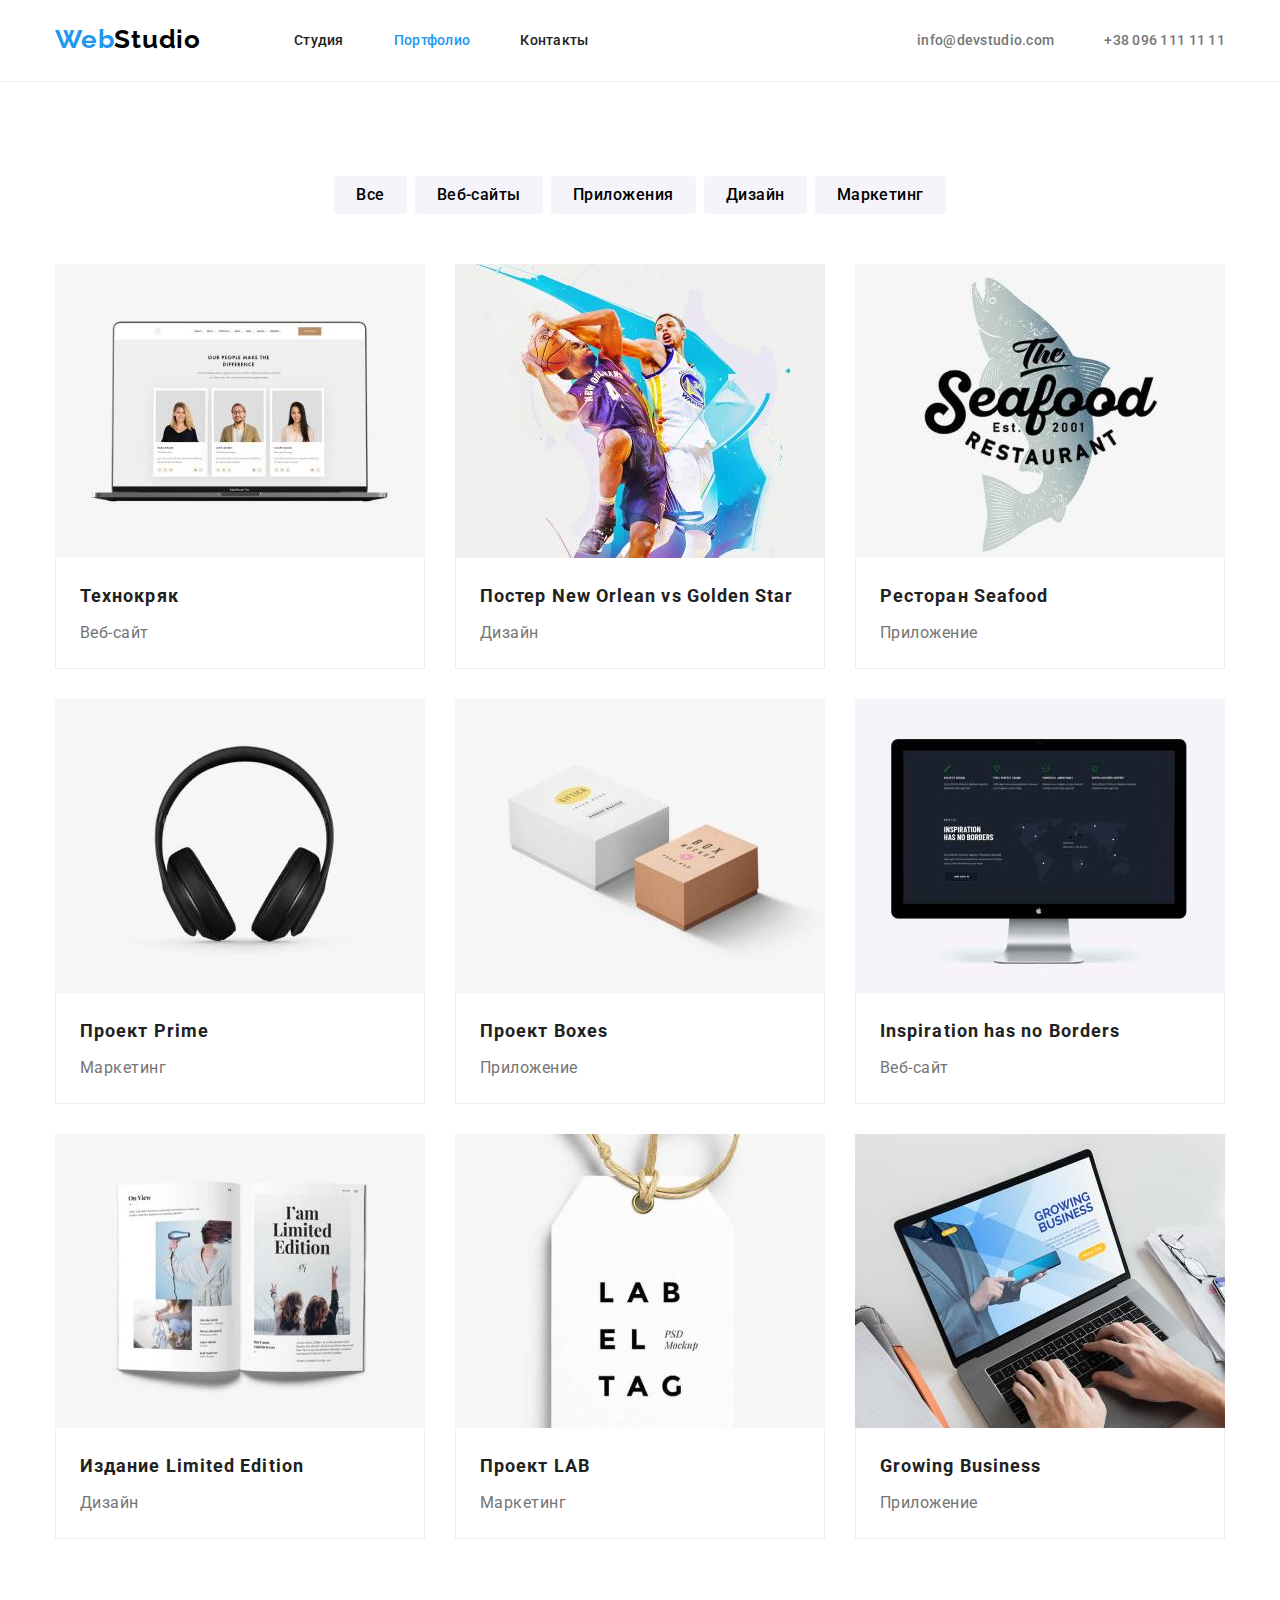
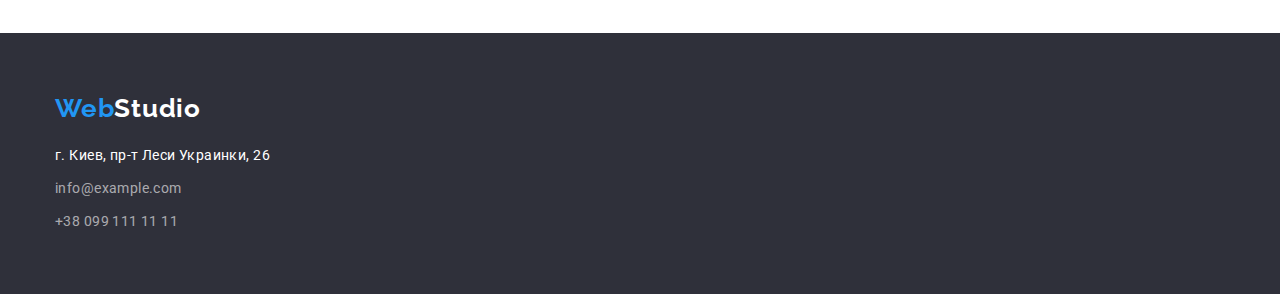
==== portfolio.html @ b8639811 "+" ====
<!DOCTYPE html>
<html lang="ru">

<head>
    <meta charset="UTF-8">
    <meta http-equiv="X-UA-Compatible" content="IE=edge">
    <meta name="viewport" content="width=device-width, initial-scale=1.0">
    <title>Portfolio</title>
    <link rel="preconnect" href="https://fonts.googleapis.com">
    <link rel="preconnect" href="https://fonts.gstatic.com" crossorigin>
    <link
        href="https://fonts.googleapis.com/css2?family=Raleway:wght@700&family=Roboto:wght@400;500;700;900&display=swap"
        rel="stylesheet">
    <link rel="stylesheet" href="./css/modern-normalize.css">
    <link rel="stylesheet" href="./css/styles.css">
</head>

<body>


    <header class="hdr">
        <div class="container">
            <nav class="main-nav">
                <a class="logo" href="./index.html"><span class="logo-web">Web</span>Studio</a>
                <!-- Навігація на інші сторінки -->
                <ul class="site-nav list">
                    <li class="item"><a class="link" href="./index.html">Студия</a></li>
                    <li class="item"><a class="link portfolio" href="./portfolio.html">Портфолио</a></li>
                    <li class="item"><a class="link" href="">Контакты</a></li>
                </ul>
                <ul class="haeder-contact list">
                    <li class="item"><a class="h-link" href="mailto:info@devstudio.com">info@devstudio.com</a></li>
                    <li class="item"><a class="h-link" href="tel:+380961111111">+38 096 111 11 11</a></li>
                </ul>
            </nav>
        </div>
    </header>
    <main>

        <section class="portfolio-sec">
            <div class="container ">
                <h1 class="portf-title">Портфолио</h1>
                <ul class="buttons-port list">
                    <li class="item"><button class="button-portf" type="button">Все</button></li>
                    <li class="item"><button class="button-portf" type="button">Веб-сайты</button></li>
                    <li class="item"><button class="button-portf" type="button">Приложения</button></li>
                    <li class="item"><button class="button-portf" type="button">Дизайн</button></li>
                    <li class="item"><button class="button-portf" type="button">Маркетинг</button></li>
                </ul>

                <ul class="portfolio-list list">
                    <li class="item">
                        <img class="portf-card" src="./images/portfolio/img.jpg" width="370" alt="Технокряк">
                        <div class="card-border">
                            <h2 class="portf-list-title">Технокряк</h2>
                            <p class="portf-text">Веб-сайт</p>
                        </div>
                    </li>
                    <li class="item">
                        <img class="portf-card" src="./images/portfolio/img1.jpg" width="370"
                            alt="Постер New Orlean vs Golden Star">
                        <div class="card-border">
                            <h2 class="portf-list-title">Постер New Orlean vs Golden Star</h2>
                            <p class="portf-text">Дизайн</p>
                        </div>
                    </li>
                    <li class="item">
                        <img class="portf-card" src="./images/portfolio/img2.jpg" width="370" alt="Ресторан Seafood">
                        <div class="card-border">
                            <h2 class="portf-list-title">Ресторан Seafood</h2>
                            <p class="portf-text">Приложение</p>
                        </div>
                    </li>
                    <li class="item">
                        <img class="portf-card" src="./images/portfolio/img3.jpg" width="370" alt="Проект Prime">
                        <div class="card-border">
                            <h2 class="portf-list-title">Проект Prime</h2>
                            <p class="portf-text">Маркетинг</p>
                        </div>
                    </li>
                    <li class="item">
                        <img class="portf-card" src="./images/portfolio/img4.jpg" width="370" alt="Проект Boxes">
                        <div class="card-border">
                            <h2 class="portf-list-title">Проект Boxes</h2>
                            <p class="portf-text">Приложение</p>
                        </div>
                    </li>
                    <li class="item">
                        <img class="portf-card" src="./images/portfolio/img5.jpg" width="370"
                            alt="Inspiration has no Borders">
                        <div class="card-border">
                            <h2 class="portf-list-title">Inspiration has no Borders</h2>
                            <p class="portf-text">Веб-сайт</p>
                        </div>
                    </li>
                    <li class="item">
                        <img class="portf-card" src="./images/portfolio/img6.jpg" width="370"
                            alt="Издание Limited Edition">
                        <div class="card-border">
                            <h2 class="portf-list-title">Издание Limited Edition</h2>
                            <p class="portf-text">Дизайн</p>
                        </div>
                    </li>
                    <li class="item">
                        <img class="portf-card" src="./images/portfolio/img7.jpg" width="370" alt="Проект LAB">
                        <div class="card-border">
                            <h2 class="portf-list-title">Проект LAB</h2>
                            <p class="portf-text">Маркетинг</p>
                        </div>
                    </li>
                    <li class="item">
                        <img class="portf-card" src="./images/portfolio/img8.jpg" width="370" alt="Growing Business">
                        <div class="card-border">
                            <h2 class="portf-list-title">Growing Business</h2>
                            <p class="portf-text">Приложение</p>
                        </div>
                    </li>
                </ul>
            </div>
        </section>
    </main>
    <footer class="footer-list">
        <div class="container">
            <!-- Копірайт -->
            <a class="logo-footer" href="./index.html"> <span class="logo-web">Web</span>Studio</a>
            <!-- Посилання на соцмережі -->
            <address>
                <ul class="contact list">
                    <li><a class="contact-adres" href="https://goo.gl/maps/HZU3c6R3okZjk7ic6" target="_blank"
                            rel="noopener noreferrer">г. Киев, пр-т Леси Украинки, 26</a></li>
                    <li><a class="contact-mail" href="mailto:info@example.com">info@example.com</a></li>
                    <li><a class="contact-tel" href="tel:+380991111111">+38 099 111 11 11</a></li>
                </ul>
            </address>
        </div>
    </footer>

</body>

</html>
---- css/styles.css ----
:root {
    --primary-text-color: #757575;
    --title-color: #212121;
    --link-hover-color: #2196F3;
    --primary-bg-color: #2F303A;
    --bg-color-wite: #fff;
    --bg-color-grey: #F5F4FA;

}

body {
    margin: 0 0 0 0;
    font-family: Roboto, sans-serif;
    background: #fff;
    color: var(--primary-text-color);
    font-size: 14px;
    line-height: 1.33;
}

h2,
h3,
p {
    margin: 0;
}

ul {
    margin: 0;
    padding: 0;
}


.container {
    width: 1200px;
    margin-top: 0;
    margin-bottom: 0;
    margin-right: auto;
    margin-left: auto;
    padding-left: 15px;
    padding-right: 15px;
}

.list {

    padding-top: 0;
    padding-bottom: 0;
    padding-right: 0;
    padding-left: 0;
    margin-top: 0;
    margin-bottom: 0;
    margin-left: 0;
    margin-right: 0;
    list-style: none;
}

.hdr {
    border-bottom: 1px solid #ECECEC;
}

.main-nav {
    display: flex;
    align-items: center;
}

.logo {
    padding-top: 24px;
    padding-bottom: 25px;
    display: block;
    font-family: 'Raleway';
    font-weight: 700;
    font-size: 26px;
    line-height: 1.2;
    letter-spacing: 0.03em;
    color: black;
    text-decoration: none;
}



.logo-web {
    color: var(--link-hover-color)
}

/* .logo.up{
  display: flex;
  /* margin-left: 215px;
  margin-top: 24px;
  margin-right: 1240px;
  width: 145px;
  height: 31px; */

/* site-nav */
.site-nav {
    display: flex;
    margin-left: 93px;
}

/* .site-nav .item:not(:last-child){
  margin-right: 50px;
} */

.site-nav .item+.item {
    margin-left: 50px;
}


.site-nav .link {
    display: block;
    padding-top: 32px;
    padding-bottom: 32px;

    color: #212121;
    font-style: normal;
    font-weight: 500;
    font-size: 14px;
    line-height: 1.2;
    letter-spacing: 0.02em;
    text-decoration: none;

}

.site-nav .link:hover,
.site-nav .link:focus {
    color: var(--link-hover-color);
}

.link.studio {
    color: var(--link-hover-color);
}

.haeder-contact {
    display: flex;
    margin-left: auto;
}

.haeder-contact .item+.item {
    margin-left: 50px;
}

.haeder-contact .h-link {
    display: flex;
    padding-top: 32px;
    padding-bottom: 32px;
    color: var(--primary-text-color);
    text-decoration: none;
    font-style: normal;
    font-weight: 500;
    font-size: 14px;
    line-height: 1.2;
    letter-spacing: 0.02em;
}

.haeder-contact .h-link:hover,
.haeder-contact .h-link:focus {
    color: var(--link-hover-color)
}

/* section */
.section-title {
    color: var(--title-color);
}

/* .section-title.center
{
  text-align: center;
} */

.order {
    background-color: var(--primary-bg-color);
    padding-top: 200px;
    padding-bottom: 200px;

    align-items: center;
    text-align: center;

}

.section-title.one {
    margin-top: 0;
    margin-bottom: 30px;
    margin-left: auto;
    margin-right: auto;
    width: 696px;
    height: 120px;

    font-weight: 900;
    font-size: 44px;
    line-height: 1.36;
    letter-spacing: 0.06em;
    text-transform: uppercase;
    color: #fff;

}

.button-order {
    min-width: 200px;
    height: 50px;
    padding-top: 10px;
    padding-bottom: 10px;
    padding-right: 32px;
    padding-left: 32px;
    margin-right: 484px;
    margin-left: 484px;

    border-radius: 4px;
    border: transparent;
    background: var(--link-hover-color);
    box-shadow: 0px 4px 4px rgba(0, 0, 0, 0.15);
    font-family: inherit;
    font-weight: 700;
    font-size: 16px;
    line-height: 1.87;
    letter-spacing: 0.06em;

    cursor: pointer;
    color: #FFFFFF;
}

/* features  Особенности*/
.section.feature {
    padding-top: 94px;
    padding-bottom: 94px;
    padding-left: 0;
    padding-right: 0;
    background-color: var(--bg-color-wite);
}

.feature-list {
    display: flex;
}

.feature-list .item {
    width: 270px;
}

.feature-list .item p {
    line-height: 1.71;
    letter-spacing: 0.03em;
}

.feature-list .item+.item {
    margin-left: 30px;
}

.feature-title {
    font-size: 0;
}

.feature-list .title {
    margin-top: 0;
    margin-bottom: 10px;

    color: var(--title-color);
    font-weight: 700;
    font-size: 14px;
    line-height: 1.14;
    letter-spacing: 0.03em;
    text-transform: uppercase;
}

/* НАШИ РАБОТЫ */

.section.work {
    background-color: var(--bg-color-wite);
    padding-bottom: 94px;
}

.work-list {
    display: flex;
}

.work-list .item+.item {
    margin-left: 30px;
}



.team-list {
    display: flex;
}

.team-list .item {
    background-color: #fff;
    box-shadow: 0px 1px 3px rgba(0, 0, 0, 0.12), 0px 1px 1px rgba(0, 0, 0, 0.14), 0px 2px 1px rgba(0, 0, 0, 0.2);
    border-radius: 0px 0px 4px 4px;
}

.team-list .item+.item {
    margin-left: 30px;
}

.team-card {
    display: block;
}

.title-team {
    margin-bottom: 10px;
    font-weight: 500;
    font-size: 16px;
    text-align: center;
    line-height: 1.19;
    letter-spacing: 0.03em;
    color: var(--title-color);
}

.team-text {


    font-size: 16px;
    line-height: 1.19;
    text-align: center;
    letter-spacing: 0.03em;

    color: var(--primary-text-color);
}

.team-title-text {
    padding-top: 30px;
    padding-bottom: 30px;
}

.section-title.work {
    margin-bottom: 50px;
}

.section-title.work,
.section-title.team {
    margin-top: 0;

    font-weight: 700;
    font-size: 36px;
    line-height: 1.15;
    text-align: center;
    letter-spacing: 0.03em;

}

.section-title.team {

    margin-bottom: 50px;
}

.section.team {
    padding-top: 94px;
    padding-bottom: 94px;
    background: #F5F4FA;
}


/* footer */
.logo-footer {
    display: block;

    margin-bottom: 20px;

    font-family: 'Raleway';
    font-weight: 700;
    font-size: 26px;
    line-height: 1.19;
    letter-spacing: 0.03em;
    color: #fff;
    text-decoration: none;
}



.footer-list {
    padding-top: 60px;
    padding-bottom: 60px;
    background-color: var(--primary-bg-color);
}

.contact-adres {
    display: block;
    margin-bottom: 9px;
    font-style: normal;
    font-size: 14px;
    line-height: 1.71;
    letter-spacing: 0.03em;
    text-decoration: none;
    color: #FFFFFF;
}

.contact-mail {
    display: block;
    margin-bottom: 9px;
}

.contact-tel {
    display: block;

}

.contact-mail,
.contact-tel {
    color: rgba(255, 255, 255, 0.6);
    font-style: normal;
    font-size: 14px;
    line-height: 1.71;
    letter-spacing: 0.03em;
    text-decoration: none;
}

.contact-adres:hover,
.contact-mail:hover,
.contact-tel:hover {
    color: var(--link-hover-color);
}

.contact-adres:focus,
.contact-mail:focus,
.contact-tel:focus {
    color: var(--link-hover-color);
}

/* PORTFOLIO STYLES */

.portfolio-sec {
    padding-top: 94px;
    padding-bottom: 94px;
}

.link.portfolio {
    color: var(--link-hover-color);
}

.portf-title {
    font-size: 0;
}

.buttons-port.list {
    display: flex;
    margin-bottom: 50px;
    justify-content: center;

}

.buttons-port .item+.item {
    margin-left: 8px;
}

.button-portf {
    padding-top: 6px;
    padding-bottom: 6px;
    padding-right: 22px;
    padding-left: 22px;
    height: 38px;
    background: #F5F4FA;
    border: none;
    border-radius: 4px;


    font-family: inherit;
    font-weight: 500;
    font-size: 16px;
    line-height: 1.62;
    text-align: center;
    letter-spacing: 0.03em;
    cursor: pointer;
}

.button-portf:hover,
.button-portf:focus {
    background: #2196F3;
    box-shadow: 0px 3px 1px rgba(0, 0, 0, 0.1), 0px 1px 2px rgba(0, 0, 0, 0.08), 0px 2px 2px rgba(0, 0, 0, 0.12);
    color: #FFFFFF;
}

.portfolio-list .item {
    width: 370px;
    margin: 15px;
}

.portfolio-list {
    display: flex;
    flex-wrap: wrap;
    margin: -15px;

}

.portf-card {
    display: block;
}


.portf-list-title {

    margin-bottom: 4px;

    font-weight: 700;
    font-size: 18px;
    line-height: 2;
    letter-spacing: 0.06em;
    color: var(--title-color);
}

.portf-text {


    font-size: 16px;
    line-height: 1.88;
    letter-spacing: 0.03em;
    color: var(--primary-text-color);
}

.card-border {
    padding-top: 20px;
    padding-bottom: 20px;
    padding-left: 24px;
    padding-right: 24px;
    margin: 0;
    border-left: 1px solid #EEEEEE;
    border-right: 1px solid #EEEEEE;
    border-bottom: 1px solid #EEEEEE;
}

/*
колір основного тексту #212121
колір h1 #FFFFFF
колір web #2196F3
колір p, mail tel (header) #757575
колір background #2F303A
колір background наша команда #F5F4FA ;
колір*/

/* ФОРМУЛА від ширини відняти суму зазорів, поділити на кількість елементів в рядку і забрати у останніх марджин */

/* .portfolio-list .item:nth-child(3n){
  margin-right: 0;
} */
/* .portfolio-list .item:nth-last-child(-n+3){
margin-bottom: 0;
} */
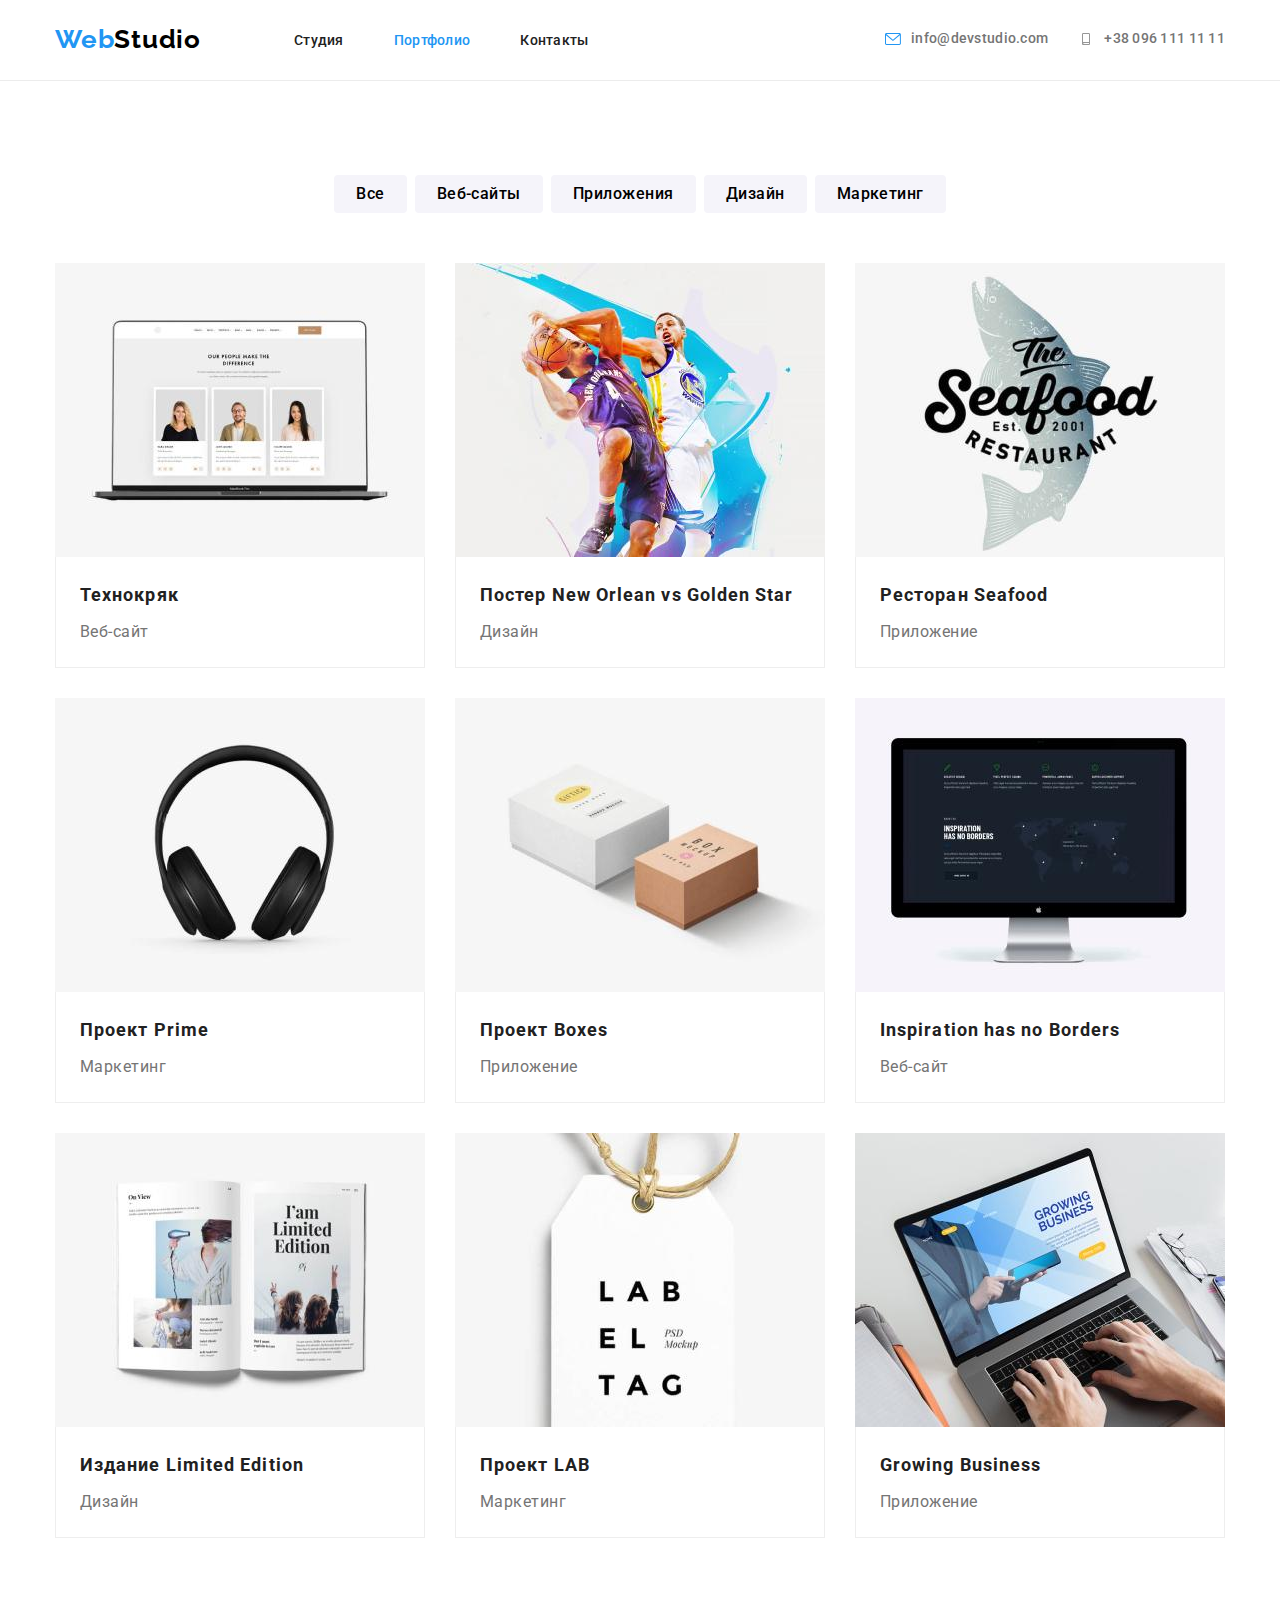
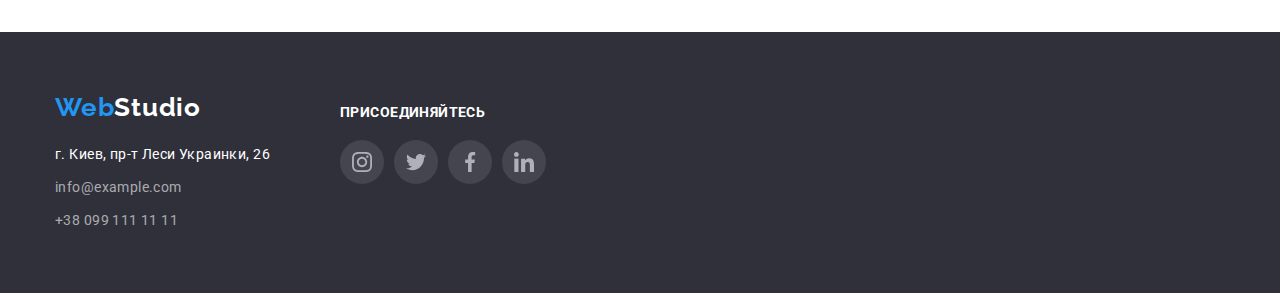
==== commit 9f5f44a6: "hw4" ====
--- a/portfolio.html
+++ b/portfolio.html
@@ -17,43 +17,50 @@
 
 <body>
 
-
     <header class="hdr">
-        <div class="container">
-            <nav class="main-nav">
-                <a class="logo" href="./index.html"><span class="logo-web">Web</span>Studio</a>
+        <div class="container hdr-nav-contact">
+            <nav class="hdr-nav">
+                <a class="logo" href="./index.html"><span>Web</span>Studio</a>
                 <!-- Навігація на інші сторінки -->
                 <ul class="site-nav list">
-                    <li class="item"><a class="link" href="./index.html">Студия</a></li>
+                    <li class="item"><a class="link" href="/index.html">Студия</a></li>
                     <li class="item"><a class="link portfolio" href="./portfolio.html">Портфолио</a></li>
                     <li class="item"><a class="link" href="">Контакты</a></li>
                 </ul>
-                <ul class="haeder-contact list">
-                    <li class="item"><a class="h-link" href="mailto:info@devstudio.com">info@devstudio.com</a></li>
-                    <li class="item"><a class="h-link" href="tel:+380961111111">+38 096 111 11 11</a></li>
-                </ul>
             </nav>
+            <ul class="hdr-contact list">
+                <li class="item">
+                    <a class="hdr-link mail" href="mailto:info@devstudio.com"><svg class="hdr-icon-mail">
+                            <use href="./images/icons/symbol-defs.svg#icon-envelope"></use>
+                        </svg>info@devstudio.com</a>
+                </li>
+                <li class="item">
+                    <a class="hdr-link tel" href="tel:+380961111111"><svg class="hdr-icon-tel">
+                            <use href="./images/icons/symbol-defs.svg#icon-smartphone"></use>
+                        </svg>+38 096 111 11 11</a>
+                </li>
+            </ul>
         </div>
     </header>
     <main>
-
-        <section class="portfolio-sec">
-            <div class="container ">
+    
+        <section class="portfolio-section">
+            <div class="container">
                 <h1 class="portf-title">Портфолио</h1>
-                <ul class="buttons-port list">
-                    <li class="item"><button class="button-portf" type="button">Все</button></li>
-                    <li class="item"><button class="button-portf" type="button">Веб-сайты</button></li>
-                    <li class="item"><button class="button-portf" type="button">Приложения</button></li>
-                    <li class="item"><button class="button-portf" type="button">Дизайн</button></li>
-                    <li class="item"><button class="button-portf" type="button">Маркетинг</button></li>
+                <ul class="buttons-portf list">
+                    <li class="item"><button class="btn-portf" type="button">Все</button></li>
+                    <li class="item"><button class="btn-portf" type="button">Веб-сайты</button></li>
+                    <li class="item"><button class="btn-portf" type="button">Приложения</button></li>
+                    <li class="item"><button class="btn-portf" type="button">Дизайн</button></li>
+                    <li class="item"><button class="btn-portf" type="button">Маркетинг</button></li>
                 </ul>
-
+    
                 <ul class="portfolio-list list">
                     <li class="item">
                         <img class="portf-card" src="./images/portfolio/img.jpg" width="370" alt="Технокряк">
                         <div class="card-border">
                             <h2 class="portf-list-title">Технокряк</h2>
-                            <p class="portf-text">Веб-сайт</p>
+                            <p class="portf-list-text">Веб-сайт</p>
                         </div>
                     </li>
                     <li class="item">
@@ -61,28 +68,28 @@
                             alt="Постер New Orlean vs Golden Star">
                         <div class="card-border">
                             <h2 class="portf-list-title">Постер New Orlean vs Golden Star</h2>
-                            <p class="portf-text">Дизайн</p>
+                            <p class="portf-list-text">Дизайн</p>
                         </div>
                     </li>
                     <li class="item">
                         <img class="portf-card" src="./images/portfolio/img2.jpg" width="370" alt="Ресторан Seafood">
                         <div class="card-border">
                             <h2 class="portf-list-title">Ресторан Seafood</h2>
-                            <p class="portf-text">Приложение</p>
+                            <p class="portf-list-text">Приложение</p>
                         </div>
                     </li>
                     <li class="item">
                         <img class="portf-card" src="./images/portfolio/img3.jpg" width="370" alt="Проект Prime">
                         <div class="card-border">
                             <h2 class="portf-list-title">Проект Prime</h2>
-                            <p class="portf-text">Маркетинг</p>
+                            <p class="portf-list-text">Маркетинг</p>
                         </div>
                     </li>
                     <li class="item">
                         <img class="portf-card" src="./images/portfolio/img4.jpg" width="370" alt="Проект Boxes">
                         <div class="card-border">
                             <h2 class="portf-list-title">Проект Boxes</h2>
-                            <p class="portf-text">Приложение</p>
+                            <p class="portf-list-text">Приложение</p>
                         </div>
                     </li>
                     <li class="item">
@@ -90,51 +97,86 @@
                             alt="Inspiration has no Borders">
                         <div class="card-border">
                             <h2 class="portf-list-title">Inspiration has no Borders</h2>
-                            <p class="portf-text">Веб-сайт</p>
+                            <p class="portf-list-text">Веб-сайт</p>
                         </div>
                     </li>
                     <li class="item">
-                        <img class="portf-card" src="./images/portfolio/img6.jpg" width="370"
-                            alt="Издание Limited Edition">
+                        <img class="portf-card" src="./images/portfolio/img6.jpg" width="370" alt="Издание Limited Edition">
                         <div class="card-border">
                             <h2 class="portf-list-title">Издание Limited Edition</h2>
-                            <p class="portf-text">Дизайн</p>
+                            <p class="portf-list-text">Дизайн</p>
                         </div>
                     </li>
                     <li class="item">
                         <img class="portf-card" src="./images/portfolio/img7.jpg" width="370" alt="Проект LAB">
                         <div class="card-border">
                             <h2 class="portf-list-title">Проект LAB</h2>
-                            <p class="portf-text">Маркетинг</p>
+                            <p class="portf-list-text">Маркетинг</p>
                         </div>
                     </li>
                     <li class="item">
                         <img class="portf-card" src="./images/portfolio/img8.jpg" width="370" alt="Growing Business">
                         <div class="card-border">
                             <h2 class="portf-list-title">Growing Business</h2>
-                            <p class="portf-text">Приложение</p>
+                            <p class="portf-list-text">Приложение</p>
                         </div>
                     </li>
                 </ul>
             </div>
         </section>
     </main>
-    <footer class="footer-list">
-        <div class="container">
-            <!-- Копірайт -->
-            <a class="logo-footer" href="./index.html"> <span class="logo-web">Web</span>Studio</a>
-            <!-- Посилання на соцмережі -->
-            <address>
-                <ul class="contact list">
-                    <li><a class="contact-adres" href="https://goo.gl/maps/HZU3c6R3okZjk7ic6" target="_blank"
-                            rel="noopener noreferrer">г. Киев, пр-т Леси Украинки, 26</a></li>
-                    <li><a class="contact-mail" href="mailto:info@example.com">info@example.com</a></li>
-                    <li><a class="contact-tel" href="tel:+380991111111">+38 099 111 11 11</a></li>
+    <footer class="footer-box">
+        <div class="container footer">
+            <div class="adress-box">
+                <!-- Копірайт -->
+                <a class="logo-footer" href="./index.html"> <span>Web</span>Studio</a>
+                <!-- Посилання на соцмережі -->
+                <address>
+                    <ul class="contact list">
+                        <li><a class="contact-adres" href="https://goo.gl/maps/HZU3c6R3okZjk7ic6" target="_blank"
+                                rel="noopener noreferrer">г. Киев, пр-т Леси Украинки, 26</a></li>
+                        <li><a class="contact-mail" href="mailto:info@example.com">info@example.com</a></li>
+                        <li><a class="contact-tel" href="tel:+380991111111">+38 099 111 11 11</a></li>
+                    </ul>
+                </address>
+            </div>
+            <!--LINK SOC  -->
+            <div class="footer-link">
+                <p class="footer-link-text">Присоединяйтесь</p>
+                <ul class="footer-link-list list">
+                    <li class="footer-link-item">
+                        <a href="" class="footer-social">
+                            <svg class="footer-link-icon">
+                                <use href="./images/icons/symbol-defs.svg#icon-instagram"></use>
+                            </svg>
+                        </a>
+                    </li>
+                    <li class="footer-link-item">
+                        <a href="" class="footer-social">
+                            <svg class="footer-link-icon">
+                                <use href="./images/icons/symbol-defs.svg#icon-twitter"></use>
+                            </svg>
+                        </a>
+                    </li>
+                    <li class="footer-link-item">
+                        <a href="" class="footer-social">
+                            <svg class="footer-link-icon">
+                                <use href="./images/icons/symbol-defs.svg#icon-facebook"></use>
+                            </svg>
+                        </a>
+                    </li>
+                    <li class="footer-link-item">
+                        <a href="" class="footer-social">
+                            <svg class="footer-link-icon">
+                                <use href="./images/icons/symbol-defs.svg#icon-linkedin"></use>
+                            </svg>
+                        </a>
+                    </li>
                 </ul>
-            </address>
+            </div>
         </div>
     </footer>
-
-</body>
-
-</html>+    
+    </body>
+    
+    </html>--- a/css/styles.css
+++ b/css/styles.css
@@ -2,10 +2,11 @@
     --primary-text-color: #757575;
     --title-color: #212121;
     --link-hover-color: #2196F3;
+    --accent-color: #2196F3;
+    --btn-color: #2196F3;
     --primary-bg-color: #2F303A;
-    --bg-color-wite: #fff;
-    --bg-color-grey: #F5F4FA;
-
+    --bg-prioritet-color: #fff;
+    --bg-another-color: #F5F4FA;
 }
 
 body {
@@ -17,30 +18,44 @@
     line-height: 1.33;
 }
 
+
+/* Нижче буде скидування стилів для тегів */
+p,
+h1,
 h2,
 h3,
-p {
+h4,
+h5,
+h6 {
     margin: 0;
 }
 
-ul {
+
+ul,
+ol {
     margin: 0;
     padding: 0;
 }
 
+button {
+    cursor: pointer;
+}
+
+address {
+    font-style: normal;
+}
+
 
 .container {
     width: 1200px;
-    margin-top: 0;
-    margin-bottom: 0;
-    margin-right: auto;
-    margin-left: auto;
+    margin: 0 auto;
     padding-left: 15px;
     padding-right: 15px;
 }
 
+/* контейнерів може бути декілька, якщо секції різної ширини */
+
 .list {
-
     padding-top: 0;
     padding-bottom: 0;
     padding-right: 0;
@@ -52,41 +67,66 @@
     list-style: none;
 }
 
+/* скидує стилі списків */
+
+.visually-hidden {
+    position: absolute;
+    width: 1px;
+    height: 1px;
+    margin: -1px;
+    border: 0;
+    padding: 0;
+
+    white-space: nowrap;
+    clip-path: inset(100%);
+    clip: rect(0 0 0 0);
+    overflow: hidden;
+}
+
+/* приховує елементи без втрати семантики */
+
+
+/* ========HEADER======= */
+
 .hdr {
     border-bottom: 1px solid #ECECEC;
 }
 
-.main-nav {
+
+.hdr-nav-contact {
+    display: flex;
+    align-items: center;
+    justify-content: space-between;
+}
+
+.hdr-nav {
     display: flex;
     align-items: center;
 }
 
 .logo {
+    font-family: 'Raleway', sans-serif;
+    font-weight: 700;
+    font-size: 26px;
+    line-height: 1.19;
+    letter-spacing: 0.03em;
+    color: black;
+    text-decoration: none;
     padding-top: 24px;
     padding-bottom: 25px;
-    display: block;
-    font-family: 'Raleway';
-    font-weight: 700;
-    font-size: 26px;
-    line-height: 1.2;
-    letter-spacing: 0.03em;
-    color: black;
-    text-decoration: none;
-}
-
-
-
-.logo-web {
-    color: var(--link-hover-color)
-}
-
-/* .logo.up{
-  display: flex;
-  /* margin-left: 215px;
-  margin-top: 24px;
-  margin-right: 1240px;
-  width: 145px;
-  height: 31px; */
+}
+
+.logo span {
+    color: var(--accent-color)
+}
+
+
+
+.logo:hover {
+    color: var(--link-hover-color);
+}
+
+
 
 /* site-nav */
 .site-nav {
@@ -102,9 +142,14 @@
     margin-left: 50px;
 }
 
+.site-nav-list {
+    display: flex;
+    margin-right: 305px;
+}
+
 
 .site-nav .link {
-    display: block;
+
     padding-top: 32px;
     padding-bottom: 32px;
 
@@ -112,7 +157,7 @@
     font-style: normal;
     font-weight: 500;
     font-size: 14px;
-    line-height: 1.2;
+    line-height: 1.1;
     letter-spacing: 0.02em;
     text-decoration: none;
 
@@ -124,57 +169,90 @@
 }
 
 .link.studio {
-    color: var(--link-hover-color);
-}
-
-.haeder-contact {
+    color: var(--accent-color);
+}
+
+
+
+.hdr-contact.list {
     display: flex;
     margin-left: auto;
 }
 
-.haeder-contact .item+.item {
-    margin-left: 50px;
-}
-
-.haeder-contact .h-link {
-    display: flex;
-    padding-top: 32px;
-    padding-bottom: 32px;
+
+.hdr-contact .item+.item {
+    margin-left: 30px;
+
+}
+
+.hdr-contact .item {
+    display: flex;
+    align-items: center;
+    justify-content: center;
+}
+
+.hdr-contact .hdr-link {
+    display: flex;
+    align-items: center;
+    padding-top: 24px;
+    padding-bottom: 25px;
     color: var(--primary-text-color);
     text-decoration: none;
     font-style: normal;
     font-weight: 500;
     font-size: 14px;
-    line-height: 1.2;
+    line-height: 1.14;
     letter-spacing: 0.02em;
-}
-
-.haeder-contact .h-link:hover,
-.haeder-contact .h-link:focus {
-    color: var(--link-hover-color)
-}
-
-/* section */
+
+}
+
+.hdr-contact .hdr-link:hover,
+.hdr-contact .hdr-link:focus,
+.hdr-contact .hdr-link:hover .hdr-icon-mail,
+.hdr-contact .hdr-link:hover .hdr-icon-tel,
+.hdr-contact .hdr-link:focus .hdr-icon-mail,
+.hdr-contact .hdr-link:focus .hdr-icon-tel {
+    color: var(--accent-color);
+    fill: var(--accent-color);
+}
+
+
+
+.hdr-icon-mail {
+    width: 16px;
+    height: 12px;
+    margin-right: 10px;
+    fill:
+        rgba(117, 117, 117, 1);
+}
+
+.hdr-icon-tel {
+    width: 16px;
+    height: 12px;
+    margin-right: 10px;
+    fill:
+        rgba(117, 117, 117, 1);
+}
+
+/* ========ORDER======= */
+/* Эффективные решения для вашего бизнеса */
+
+section.hero {
+    padding-top: 200px;
+    padding-bottom: 200px;
+    align-items: center;
+    text-align: center;
+    background-color: var(--primary-bg-color);
+    background-image: linear-gradient(to right, rgba(47, 48, 58, 0.4), rgba(47, 48, 58, 0.4)), url(../images/hero-bg.jpg);
+    background-repeat: no-repeat;
+    background-position: center;
+}
+
 .section-title {
     color: var(--title-color);
 }
 
-/* .section-title.center
-{
-  text-align: center;
-} */
-
-.order {
-    background-color: var(--primary-bg-color);
-    padding-top: 200px;
-    padding-bottom: 200px;
-
-    align-items: center;
-    text-align: center;
-
-}
-
-.section-title.one {
+.section-title.hero {
     margin-top: 0;
     margin-bottom: 30px;
     margin-left: auto;
@@ -191,7 +269,7 @@
 
 }
 
-.button-order {
+.btn-order {
     min-width: 200px;
     height: 50px;
     padding-top: 10px;
@@ -203,7 +281,7 @@
 
     border-radius: 4px;
     border: transparent;
-    background: var(--link-hover-color);
+    background: var(--btn-color);
     box-shadow: 0px 4px 4px rgba(0, 0, 0, 0.15);
     font-family: inherit;
     font-weight: 700;
@@ -215,8 +293,10 @@
     color: #FFFFFF;
 }
 
-/* features  Особенности*/
-.section.feature {
+
+/* ======FEATURES===== */
+/* features Особенности*/
+.feature {
     padding-top: 94px;
     padding-bottom: 94px;
     padding-left: 0;
@@ -229,7 +309,7 @@
 }
 
 .feature-list .item {
-    width: 270px;
+    max-width: 270px;
 }
 
 .feature-list .item p {
@@ -241,14 +321,24 @@
     margin-left: 30px;
 }
 
-.feature-title {
-    font-size: 0;
+.item-icon {
+    display: flex;
+    align-items: center;
+    justify-content: center;
+    width: 270px;
+    height: 120px;
+    margin-bottom: 30px;
+    background-color: var(--bg-another-color);
+    border-radius: 4px;
+}
+
+.feature-icon {
+    width: 70px;
+    height: 70px;
 }
 
 .feature-list .title {
-    margin-top: 0;
     margin-bottom: 10px;
-
     color: var(--title-color);
     font-weight: 700;
     font-size: 14px;
@@ -257,13 +347,15 @@
     text-transform: uppercase;
 }
 
-/* НАШИ РАБОТЫ */
+/* =======WORK======== */
+/* ЧЕМ МЫ ЗАНИМАЕМСЯ */
 
 .section.work {
     background-color: var(--bg-color-wite);
     padding-bottom: 94px;
 }
 
+
 .work-list {
     display: flex;
 }
@@ -272,7 +364,27 @@
     margin-left: 30px;
 }
 
-
+/* =======TEAM======= */
+/* Наша команда */
+
+.section.team {
+    padding-top: 94px;
+    padding-bottom: 94px;
+    background-color: var(--bg-another-color);
+
+}
+
+.section-title.work,
+.section-title.team,
+.section-title.clients {
+    margin-top: 0;
+    margin-bottom: 50px;
+    font-weight: 700;
+    font-size: 36px;
+    line-height: 1.15;
+    text-align: center;
+    letter-spacing: 0.03em;
+}
 
 .team-list {
     display: flex;
@@ -292,7 +404,7 @@
     display: block;
 }
 
-.title-team {
+.title-team-card {
     margin-bottom: 10px;
     font-weight: 500;
     font-size: 16px;
@@ -303,8 +415,7 @@
 }
 
 .team-text {
-
-
+    margin-bottom: 16px;
     font-size: 16px;
     line-height: 1.19;
     text-align: center;
@@ -318,35 +429,113 @@
     padding-bottom: 30px;
 }
 
-.section-title.work {
+.team-link-list {
+    display: flex;
+    padding-right: 32px;
+    padding-left: 32px;
+    /* justify-content: center; */
+}
+
+
+
+
+
+.social {
+    display: flex;
+    align-items: center;
+    justify-content: center;
+    width: 44px;
+    height: 44px;
+    fill:
+        rgba(175, 177, 184, 1);
+}
+
+.team-link-list .team-link-item+.team-link-item {
+    margin-left: 10px;
+}
+
+.link-icon {
+    width: 20px;
+    height: 20px;
+    padding: 0;
+}
+
+.social:hover,
+.social:focus {
+    background-color: var(--accent-color);
+    border-radius: 50%;
+    fill: #FFFFFF;
+}
+
+/* =====CUSTOMERS=== */
+/* Постоянные клиетны */
+s.ection-title.clients {
     margin-bottom: 50px;
 }
 
-.section-title.work,
-.section-title.team {
-    margin-top: 0;
-
-    font-weight: 700;
-    font-size: 36px;
-    line-height: 1.15;
-    text-align: center;
-    letter-spacing: 0.03em;
-
-}
-
-.section-title.team {
-
-    margin-bottom: 50px;
-}
-
-.section.team {
+.section.clients {
     padding-top: 94px;
     padding-bottom: 94px;
-    background: #F5F4FA;
-}
-
-
-/* footer */
+}
+
+.clients-list {
+    display: flex;
+    justify-content: center;
+}
+
+.clients-list .clients-item+.clients-item {
+    margin-left: 30px;
+}
+
+.clients-link {
+    display: flex;
+    width: 170px;
+    height: 92px;
+    border: 1px solid #AFB1B8;
+    border-radius: 4px;
+    align-items: center;
+    justify-content: center;
+}
+
+
+.clients-link:hover .clients-icon,
+.clients-link:focus .clients-icon {
+    fill: var(--accent-color);
+}
+
+.clients-link:hover,
+.clients-link:focus {
+    border: 1px solid var(--accent-color);
+}
+
+.clients-icon {
+    width: 106px;
+    height: 60px;
+    fill: #AFB1B8;
+}
+
+
+
+
+
+/*========FOOTER========*/
+.container.footer {
+    display: flex;
+    /* align-items: center; */
+}
+
+.footer-box {
+    padding-top: 60px;
+    padding-bottom: 60px;
+    background-color: var(--primary-bg-color);
+}
+
+.adres-box {
+   
+
+
+}
+
 .logo-footer {
     display: block;
 
@@ -361,16 +550,17 @@
     text-decoration: none;
 }
 
-
-
-.footer-list {
-    padding-top: 60px;
-    padding-bottom: 60px;
-    background-color: var(--primary-bg-color);
+.logo-footer span {
+    color: var(--accent-color);
+
+}
+
+.logo-footer:hover {
+    color: var(--link-hover-color);
 }
 
 .contact-adres {
-    display: block;
+    display: inline-block;
     margin-bottom: 9px;
     font-style: normal;
     font-size: 14px;
@@ -387,7 +577,6 @@
 
 .contact-tel {
     display: block;
-
 }
 
 .contact-mail,
@@ -412,33 +601,87 @@
     color: var(--link-hover-color);
 }
 
+
+
+.footer-link {
+    margin-left: 70px;
+    padding-top: 12px;
+}
+
+.footer-link-text {
+    margin-bottom: 20px;
+    font-weight: 700;
+    font-size: 14px;
+    line-height: 16px;
+    letter-spacing: 0.03em;
+    text-transform: uppercase;
+
+    color: #FFFFFF;
+}
+
+.footer-link-list .footer-link-item+.footer-link-item {
+    margin-left: 10px;
+}
+
+.footer-link-list {
+    display: flex;
+}
+
+.footer-social {
+    display: flex;
+    align-items: center;
+    justify-content: center;
+    width: 44px;
+    height: 44px;
+    border-radius: 50%;
+    background-color: rgba(255, 255, 255, 0.1);
+    fill: var(--bg-prioritet-color);
+}
+
+.footer-social:hover,
+.footer-social:focus {
+    background-color: var(--accent-color);
+}
+
+.footer-link-icon {
+    width: 20px;
+    height: 20px;
+    ;
+
+}
+
+
 /* PORTFOLIO STYLES */
-
-.portfolio-sec {
+/* ================= */
+
+.link.portfolio {
+    color: var(--accent-color);
+}
+
+.portfolio-section {
     padding-top: 94px;
     padding-bottom: 94px;
 }
 
-.link.portfolio {
-    color: var(--link-hover-color);
-}
 
 .portf-title {
     font-size: 0;
 }
 
-.buttons-port.list {
+/* ===СПИСОК КНОПОК=== */
+
+.buttons-portf.list {
     display: flex;
     margin-bottom: 50px;
     justify-content: center;
 
 }
 
-.buttons-port .item+.item {
+.buttons-portf .item+.item {
     margin-left: 8px;
 }
 
-.button-portf {
+.btn-portf {
     padding-top: 6px;
     padding-bottom: 6px;
     padding-right: 22px;
@@ -458,29 +701,35 @@
     cursor: pointer;
 }
 
-.button-portf:hover,
-.button-portf:focus {
-    background: #2196F3;
+.btn-portf:hover,
+.btn-portf:focus {
+    background: var(--link-hover-color);
     box-shadow: 0px 3px 1px rgba(0, 0, 0, 0.1), 0px 1px 2px rgba(0, 0, 0, 0.08), 0px 2px 2px rgba(0, 0, 0, 0.12);
     color: #FFFFFF;
 }
+
+/*===ПОРТФОЛІО РОБІТ=== */
 
 .portfolio-list .item {
     width: 370px;
     margin: 15px;
 }
 
+
 .portfolio-list {
     display: flex;
     flex-wrap: wrap;
     margin: -15px;
-
+}
+
+.portfolio-list .item:hover {
+    box-shadow: 0px 1px 1px rgba(0, 0, 0, 0.12), 0px 4px 4px rgba(0, 0, 0, 0.06), 1px 4px 6px rgba(0, 0, 0, 0.16);
+    cursor: pointer;
 }
 
 .portf-card {
     display: block;
 }
-
 
 .portf-list-title {
 
@@ -493,9 +742,7 @@
     color: var(--title-color);
 }
 
-.portf-text {
-
-
+.portf-list-text {
     font-size: 16px;
     line-height: 1.88;
     letter-spacing: 0.03em;
